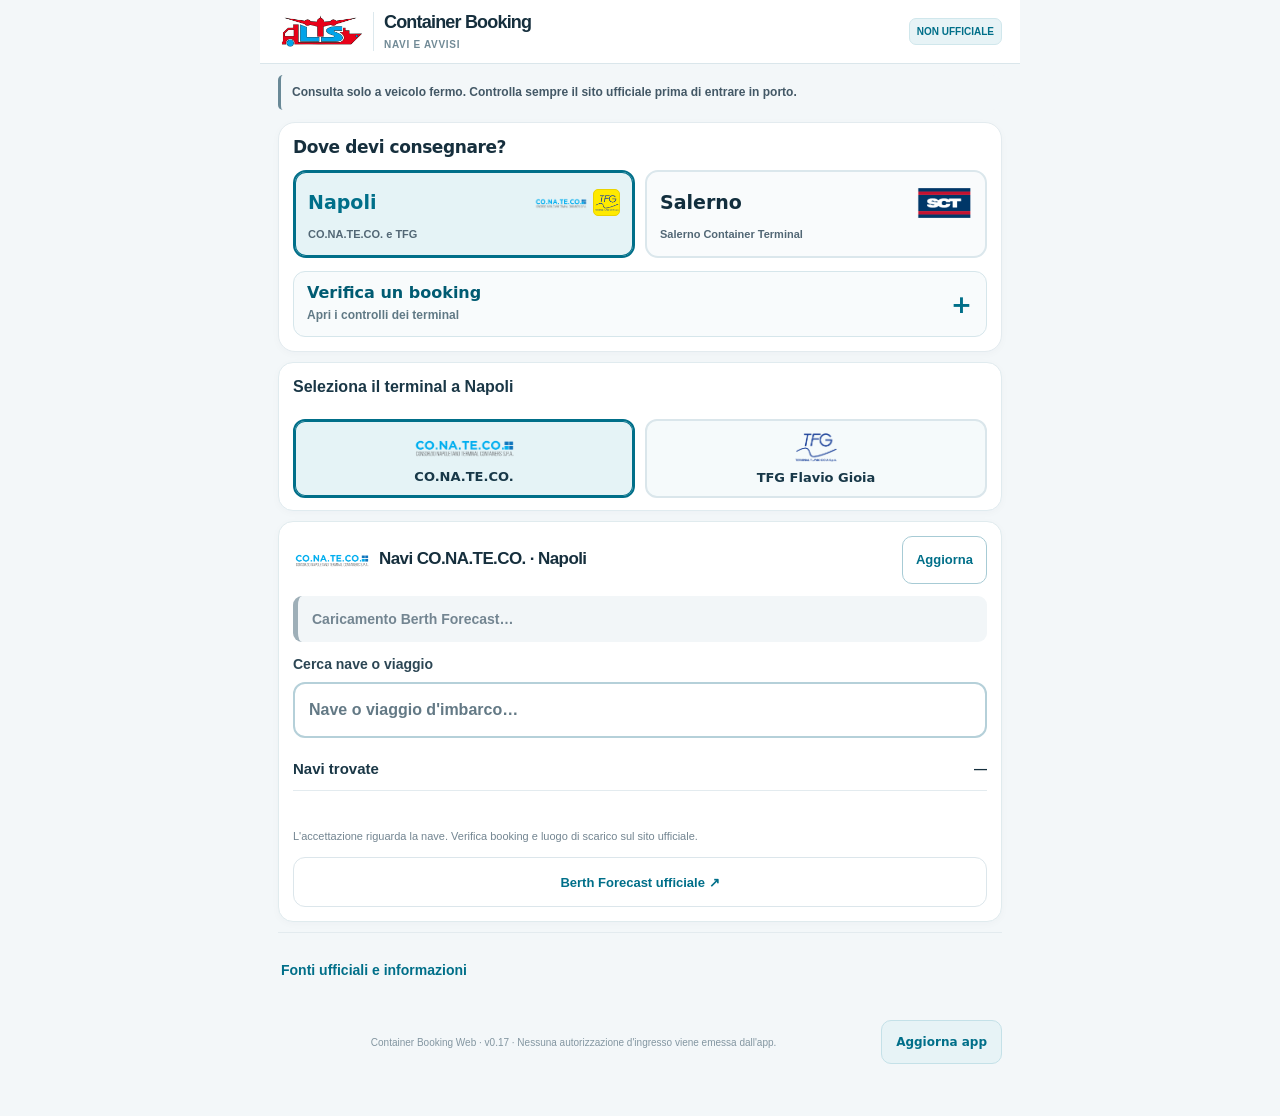
==== salerno-v03.html @ a8a40fc3 "Restore application sources" ====
<!doctype html>
<html lang="it">
<head>
  <meta charset="utf-8" />
  <meta name="viewport" content="width=device-width,initial-scale=1,viewport-fit=cover" />
  <meta name="theme-color" content="#006f89" />
  <meta name="description" content="Container Booking Web: verifica operativa container Napoli e Salerno. Prototipo di test non ufficiale." />
  <meta name="referrer" content="no-referrer" />
  <meta http-equiv="Content-Security-Policy" content="default-src 'self'; script-src 'self'; style-src 'self'; img-src 'self' data:; connect-src 'self' https://api.conateco.it https://raw.githubusercontent.com https://container-booking-backend.pasqualemilano0.workers.dev; base-uri 'none'; object-src 'none'; form-action 'self' https://tfg.bucci.it" />
  <link rel="icon" href="favicon.svg" type="image/svg+xml" />
  <link rel="manifest" href="manifest.webmanifest?v=20261031-v17" />
  <link rel="stylesheet" href="styles.css?v=20261031-lts-v17" />
  <title>Container Booking • Tema LTS</title>
  <script type="module" src="app.js?v=20261101-v61"></script>
</head>
<body>
  <div class="shell">
    <header class="top truck-top">
      <img class="lts-brand-logo" src="assets/lts-logo.png" alt="Logo LTS Registro Viaggi" width="116" height="46" decoding="async" />
      <div class="app-brand-copy"><h1>Container Booking</h1><span class="eyebrow">NAVI E AVVISI</span></div>
      <span class="pill testing">NON UFFICIALE</span>
    </header>
    <main>
      <p class="driver-notice" role="note">Consulta solo a veicolo fermo. Controlla sempre il sito ufficiale prima di entrare in porto.</p>
      <section class="panel search-panel" aria-labelledby="search-title">
        <div class="panel-head"><h2 id="search-title">Dove devi consegnare?</h2></div>
        <fieldset class="terminals ports"><legend class="sr-only">Seleziona porto di scarico</legend>
          <label class="terminal-choice port-logo-choice"><input type="radio" name="port" value="napoli" checked />
            <span class="port-choice-head"><span class="terminal-title">Napoli</span><span class="port-logo-pair" aria-hidden="true">
              <img class="terminal-logo port-logo-cnt" src="assets/terminal-logos/conateco.png" width="250" height="71" alt="" decoding="async" />
              <span class="terminal-logo-plate logo-plate-tfg"><img class="terminal-logo port-logo-tfg" src="assets/terminal-logos/tfg-portal.png" width="182" height="122" alt="" decoding="async" /></span>
            </span></span>
            <span class="terminal-sub">CO.NA.TE.CO. e TFG</span></label>
          <label class="terminal-choice port-logo-choice"><input type="radio" name="port" value="salerno" />
            <span class="port-choice-head"><span class="terminal-title">Salerno</span><img class="terminal-logo port-logo-sct" src="assets/terminal-logos/sct-compact.png" width="156" height="84" alt="" decoding="async" /></span>
            <span class="terminal-sub">Salerno Container Terminal</span></label>
        </fieldset>
        <form id="search-form" autocomplete="off">
          <div class="sct-picker" id="sct-picker" hidden>
            <div class="picker-heading">
              <span class="terminal-heading"><img class="terminal-logo terminal-heading-logo logo-sct" src="assets/terminal-logos/sct-compact.png" width="156" height="84" alt="" decoding="async" /><h3>Programma navi</h3></span>
              <button type="button" id="reload-sct" class="text-btn" aria-label="Rileggi il programma navi pubblicato">Aggiorna navi</button>
            </div>
            <div id="sct-alert" class="ops-alert" role="status" aria-live="polite" data-state="loading">
              Caricamento del programma navi…
            </div>
            <div class="picker-filter-grid">
              <label class="mini-field" for="sct-filter">Cerca nave o viaggio
                <input id="sct-filter" type="search" placeholder="Scrivi nome nave o viaggio" spellcheck="false" autocomplete="off" />
              </label>
              <label class="mini-field" for="sct-type">Tipo container
                <select id="sct-type">
                  <option value="all">Tutti i tipi</option>
                  <option value="dry">Standard (Dry)</option>
                  <option value="reefer">Refrigerato (Reefer)</option>
                </select>
              </label>
            </div>
            <details class="extra-filters" id="sct-extra-filters">
              <summary>Filtri aggiuntivi</summary>
              <label class="picker-check" for="sct-only-open">
                <input id="sct-only-open" type="checkbox" />
                Mostra solo navi in accettazione
              </label>
            </details>
            <div class="vessel-list-heading">
              <strong>Navi trovate</strong>
              <span id="sct-vessel-count">—</span>
            </div>
            <div id="sct-vessel-list" class="vessel-list" aria-label="Seleziona una nave">
              <p class="empty">Caricamento delle navi in corso…</p>
            </div>
            <button id="sct-show-more" type="button" class="show-more" hidden>Mostra altre navi</button>
            <p id="sct-picker-status" class="picker-status" aria-live="polite"></p>
            <p class="picker-disclaimer">Accettazione della nave, non autorizzazione del booking. Verifica sempre prima della consegna.</p>
          </div>
          <details id="napoli-booking-details" class="booking-collapsible">
            <summary><span class="booking-summary-title">Verifica un booking</span><span class="booking-summary-hint">Apri i controlli dei terminal</span></summary>
            <div id="napoli-booking-controls">
            <label class="field-label" for="query" id="query-label">Numero booking</label>
            <div class="query-wrap"><input id="query" name="query" type="text" maxlength="65" inputmode="text" placeholder="Es. EBKG19223970" required spellcheck="false" autocapitalize="characters" /><button class="clear-btn" type="button" id="clear-query" aria-label="Cancella ricerca">×</button></div>
            <p class="field-help" id="query-help">Il booking viene verificato sui siti dei terminal. L'app non conferma automaticamente il luogo di scarico.</p>
            <button class="primary" type="submit" id="search-btn">Controlla booking <span aria-hidden="true">→</span></button>
            </div>
          </details>
        </form>
      </section>
        <section class="napoli-terminal-switch" id="napoli-terminal-switch" aria-label="Seleziona il programma navi di Napoli">
        <div class="vessel-list-heading"><strong>Seleziona il terminal a Napoli</strong></div>
        <div class="napoli-terminal-tabs">
          <label class="terminal-tab"><input type="radio" name="napoli-terminal" value="cnt" checked />
            <span class="terminal-tab-body">
              <span class="terminal-tab-logo-frame"><img class="terminal-logo terminal-tab-logo-cnt" src="assets/terminal-logos/conateco.png" width="250" height="71" alt="" decoding="async" /></span>
              <span class="terminal-tab-name">CO.NA.TE.CO.</span>
            </span>
          </label>
          <label class="terminal-tab"><input type="radio" name="napoli-terminal" value="tfg" />
            <span class="terminal-tab-body">
              <span class="terminal-tab-logo-frame logo-plate-tfg"><img class="terminal-logo terminal-tab-logo-tfg" src="assets/terminal-logos/tfg-portal.png" width="182" height="122" alt="" decoding="async" /></span>
              <span class="terminal-tab-name">TFG Flavio Gioia</span>
            </span>
          </label>
        </div>
      </section>
      <section class="tfg-fleet" id="tfg-fleet" hidden aria-label="Elenco navi TFG Napoli">
          <div class="picker-heading">
            <span class="terminal-heading"><span class="terminal-logo-plate logo-plate-tfg"><img class="terminal-logo terminal-heading-logo logo-tfg" src="assets/terminal-logos/tfg-portal.png" width="182" height="122" alt="" decoding="async" /></span><h3>Navi TFG · Napoli</h3></span>
            <button type="button" id="tfg-reload" class="text-btn">Aggiorna</button>
          </div>
          <div id="tfg-feed-alert" class="ops-alert" data-state="loading" role="status" aria-live="polite">Caricamento programma TFG…</div>
          <label class="mini-field" for="tfg-ship-filter">Cerca nave o viaggio
            <input id="tfg-ship-filter" type="search" placeholder="Nome nave o viaggio…" autocomplete="off" spellcheck="false" />
          </label>
          <div class="vessel-list-heading">
            <strong>Navi trovate</strong><span id="tfg-vessel-count">—</span>
          </div>
          <div id="tfg-vessel-list" class="vessel-list" aria-label="Elenco navi TFG"></div>
          <button type="button" id="tfg-show-more" class="show-more" hidden>Mostra altre navi</button>
          <p id="tfg-feed-updated" class="picker-status"></p>
          <a class="secondary-btn tfg-direct-link" target="_blank" rel="noopener noreferrer" href="https://tfg.bucci.it/@/TFGW_TP_ETA">Programma navi ufficiale TFG ↗</a>
        </section>
      <section class="tfg-fleet cnt-fleet" id="cnt-fleet" aria-label="Elenco navi CO.NA.TE.CO. Napoli">
        <div class="picker-heading">
          <span class="terminal-heading"><img class="terminal-logo terminal-heading-logo logo-cnt" src="assets/terminal-logos/conateco.png" width="250" height="71" alt="" decoding="async" /><h3>Navi CO.NA.TE.CO. · Napoli</h3></span>
          <button type="button" id="cnt-reload" class="text-btn">Aggiorna</button>
        </div>
        <div id="cnt-feed-alert" class="ops-alert" data-state="loading" role="status" aria-live="polite">Caricamento Berth Forecast…</div>
        <label class="mini-field" for="cnt-ship-filter">Cerca nave o viaggio
          <input id="cnt-ship-filter" type="search" placeholder="Nave o viaggio d'imbarco…" autocomplete="off" spellcheck="false" />
        </label>
        <div class="vessel-list-heading">
          <strong>Navi trovate</strong><span id="cnt-vessel-count">—</span>
        </div>
        <div id="cnt-vessel-list" class="vessel-list" aria-label="Elenco navi CO.NA.TE.CO."></div>
        <button type="button" id="cnt-show-more" class="show-more" hidden>Mostra altre navi</button>
        <p id="cnt-feed-updated" class="picker-status"></p>
        <p class="picker-disclaimer">L'accettazione riguarda la nave. Verifica booking e luogo di scarico sul sito ufficiale.</p>
        <a class="secondary-btn tfg-direct-link" target="_blank" rel="noopener noreferrer" href="https://www.conateco.it/berth-forecast/">Berth Forecast ufficiale ↗</a>
      </section>
      <section class="panel results-panel" id="results" aria-live="polite" aria-label="Risultato ricerca" hidden></section>
      <details class="sources">
        <summary>Fonti ufficiali e informazioni</summary>
        <p>Questa web app non è affiliata ai terminal. I dati non equivalgono a un'autorizzazione di ingresso.</p>
        <div class="source-grid">
          <a target="_blank" rel="noopener noreferrer" href="https://www.conateco.it/booking-export/">CO.NA.TE.CO. <span>↗</span></a>
          <a target="_blank" rel="noopener noreferrer" href="https://tfg.bucci.it/@/TFGW_WW_BKK">TFG <span>↗</span></a>
          <a target="_blank" rel="noopener noreferrer" href="https://www.salernocontainerterminal.com/vessel-schedule/">SCT Salerno <span>↗</span></a>
        </div>
      </details>
      <footer class="app-footer"><span>Container Booking Web · v0.17 · Nessuna autorizzazione d'ingresso viene emessa dall'app.</span><button type="button" id="refresh-app" class="app-refresh" aria-label="Svuota la cache di Container Booking e carica la versione più recente">Aggiorna app</button></footer>
    </main>
  </div>
</body>
</html>
---- styles.css ----
:root{color-scheme:dark;--ink:#ecf5ff;--muted:#9fb0c5;--dark:#0a162a;--panel:#122139;--border:#2b3b52;--mint:#4ecbba;--green:#74e4ae;--red:#ff9c99;--amber:#ffd38d}*{box-sizing:border-box}html{font-family:Inter,system-ui,-apple-system,Segoe UI,Roboto,sans-serif;scroll-behavior:smooth}body{margin:0;background:radial-gradient(ellipse at 52% -20%,#18375a,transparent 55%),var(--dark);color:var(--ink);line-height:1.48}button,input{font:inherit}button,a{-webkit-tap-highlight-color:transparent}a{color:var(--mint)}:focus-visible{outline:3px solid #7de9d3;outline-offset:3px}.shell{width:min(100%,720px);margin:auto;padding:0 18px max(30px,env(safe-area-inset-bottom))}.top{display:flex;align-items:center;gap:12px;padding:25px 0 19px;border-bottom:1px solid var(--border)}.brandmark{display:grid;place-items:center;background:#1a3a4b;border-radius:14px;width:47px;height:47px;flex-shrink:0}.brandmark svg{width:34px}.top h1{font-size:18px;letter-spacing:-.4px;margin:1px 0 0;line-height:1.15}.eyebrow{font-size:9px;letter-spacing:1.7px;font-weight:800;color:var(--mint)}.pill{margin-left:auto;font-size:10px;font-weight:800;letter-spacing:.5px;padding:7px 9px;border-radius:99px;border:1px solid var(--border);white-space:nowrap}.testing{color:#aed9d3;background:#153635}.hero{padding:37px 4px 29px}.kicker{display:flex;align-items:center;gap:8px;text-transform:uppercase;letter-spacing:1.5px;font-size:10px;color:var(--mint);font-weight:800}.status-dot{width:7px;height:7px;background:var(--mint);border-radius:50%;box-shadow:0 0 0 4px #4ecbba25}.hero h2{font-size:clamp(32px,7vw,50px);line-height:1.11;letter-spacing:-1.6px;margin:13px 0}.hero h2 span{color:var(--mint)}.hero p{color:var(--muted);margin:0;max-width:510px;font-size:14px}.panel{background:linear-gradient(160deg,#152742,#101e33);border:1px solid #31415a;border-radius:19px;padding:22px;box-shadow:0 18px 44px #0002}.panel-head{display:flex;justify-content:space-between;gap:12px;align-items:center}.panel h3,.sources h3{font-size:18px;letter-spacing:-.4px;margin:0}.step{font-size:11px;color:var(--muted)}fieldset{border:0;margin:24px 0 21px;padding:0}legend,.field-label{font-size:12px;font-weight:750;margin-bottom:10px}.terminals{display:grid;grid-template-columns:repeat(3,minmax(0,1fr));gap:9px}.terminals legend{grid-column:1/-1}.terminal-choice{cursor:pointer;display:flex;align-items:flex-start;justify-content:center;flex-direction:column;min-height:77px;padding:12px 10px;border-radius:12px;background:#0e1c30;border:1px solid #344761;transition:.15s}.terminal-choice:has(input:checked){border-color:var(--mint);background:#143a42;box-shadow:inset 0 0 0 1px #4ecbba44}.terminal-choice input{position:absolute;opacity:0;width:1px;height:1px}.terminal-choice:has(input:focus-visible){outline:3px solid #7de9d3}.terminal-title{font-size:11px;font-weight:850;overflow-wrap:anywhere}.terminal-sub{font-size:11px;color:var(--muted);margin-top:4px}.field-label{display:block}.query-wrap{position:relative}.query-wrap input{width:100%;height:56px;background:#0a1729;border:1px solid #40546d;border-radius:11px;color:var(--ink);padding:0 46px 0 15px;font-weight:650;letter-spacing:.3px;outline:none}.query-wrap input:focus{border-color:var(--mint);box-shadow:0 0 0 3px #4ecbba23}.query-wrap input::placeholder{color:#7b8da4}.clear-btn{background:none;border:0;color:#b3c6d8;position:absolute;right:7px;top:7px;height:42px;width:36px;cursor:pointer;font-size:23px}.field-help{color:var(--muted);font-size:11px;margin:9px 0 20px}.primary,.secondary-btn{border:0;border-radius:10px;min-height:50px;padding:12px 16px;font-weight:800;text-decoration:none;display:flex;align-items:center;justify-content:space-between;gap:12px;cursor:pointer}.primary{background:var(--mint);color:#082525;width:100%}.primary:hover{background:#7ee1d5}.secondary-btn{background:#203754;color:var(--ink);border:1px solid #35536c}.results-panel{margin-top:16px}.results-panel[hidden]{display:none}.rheader{display:flex;align-items:center;justify-content:space-between;gap:12px}.rheader h3{font-size:17px}.result-notice{font-size:13px;color:var(--muted);margin:12px 0 17px}.result-label{display:inline-flex;gap:7px;align-items:center;border-radius:30px;padding:7px 10px;font-size:11px;font-weight:850;letter-spacing:.2px}.result-label.neutral{color:#d5e6f8;background:#32455f}.result-label.warn{color:var(--amber);background:#513e2c}.result-label.good{color:var(--green);background:#224438}.result-label.bad{color:var(--red);background:#542d3b}.result-label .dot{width:7px;height:7px;border-radius:50%;background:currentColor}.facts{display:grid;gap:0;margin:12px 0 18px;border:1px solid var(--border);border-radius:12px;overflow:hidden}.fact{display:flex;justify-content:space-between;align-items:flex-start;gap:10px;padding:11px 12px;border-bottom:1px solid var(--border);font-size:12px}.fact:last-child{border:0}.fact span{color:var(--muted)}.fact strong{text-align:right;overflow-wrap:anywhere;max-width:62%}.note{border-left:3px solid var(--amber);padding:10px 12px;background:#40332355;border-radius:0 8px 8px 0;font-size:12px;color:#f1d7af;margin:12px 0}.actions{display:grid;gap:10px}.actions a{color:inherit}.tiny{font-size:11px;color:var(--muted)}.mini-field{display:grid;gap:5px;font-size:12px;font-weight:700}.mini-field input,.mini-field select{background:#0c1a2c;color:var(--ink);border:1px solid #475971;border-radius:8px;padding:11px;min-width:0;font:inherit}.manual-form{display:grid;gap:12px;border-top:1px solid var(--border);padding-top:16px;margin-top:18px}.manual-form h4{margin:0;font-size:13px}.manual-grid{display:grid;grid-template-columns:repeat(2,minmax(0,1fr));gap:10px}.voyage{border:1px solid var(--border);border-radius:13px;padding:13px;margin-top:12px;background:#11283e}.voyage h4{font-size:16px;margin:3px 0 7px}.voyage .facts{margin:9px 0}.empty{padding:14px;border:1px dashed #51647e;border-radius:11px;color:var(--muted);font-size:13px}.sources{padding:30px 4px 22px}.sources p{color:var(--muted);font-size:12px;margin:8px 0 16px}.source-grid{display:grid;grid-template-columns:repeat(3,minmax(0,1fr));gap:8px}.source-grid a{border:1px solid var(--border);border-radius:10px;padding:12px 9px;background:#152841;color:var(--ink);text-decoration:none;font-size:11px;display:flex;gap:4px;justify-content:space-between;align-items:center}.source-grid a span{color:var(--mint)}footer{border-top:1px solid var(--border);padding-top:20px;color:#869cb3;font-size:10px;text-align:center}@media(max-width:460px){.top{gap:8px}.top h1{font-size:16px}.pill{font-size:9px;padding:5px 7px}.panel{padding:16px}.terminal-choice{padding:10px 7px;min-height:75px}.terminal-title{font-size:10px}.source-grid a{font-size:10px;padding:10px 7px}.hero{padding-top:28px}}@media(prefers-reduced-motion:reduce){*{scroll-behavior:auto!important;transition:none!important}}

.result-actions{margin-top:12px}

.ports{grid-template-columns:repeat(2,minmax(0,1fr))}.ports .terminal-title{font-size:16px}.ports .terminal-choice{min-height:87px}.port-source-grid{display:grid;gap:12px;margin-top:16px}.port-source{padding:14px;background:#0c2036;border:1px solid var(--border);border-radius:12px;display:grid;gap:10px}.port-source h4{margin:0;font-size:14px}.port-source .tiny{margin:0}.port-source .secondary-btn{min-height:40px;font-size:12px}

/* SCT schedule picker: native dropdown works on Android, iOS and desktop. */
.sct-picker{display:grid;gap:8px;margin-bottom:21px;padding:15px 13px;background:#0c2236;border:1px solid #366175;border-radius:13px}
.sct-picker[hidden]{display:none}
.picker-heading{display:flex;align-items:flex-start;justify-content:space-between;gap:12px}
.picker-heading .field-label{margin-bottom:0;max-width:70%}
.text-btn{border:1px solid #45667b;background:#14334b;color:#a5e9e1;border-radius:8px;padding:8px 10px;min-height:38px;cursor:pointer;white-space:nowrap;font-size:11px;font-weight:800}
.vessel-select{appearance:auto;display:block;min-height:54px;width:100%;background:#0a1729;color:var(--ink);border:1px solid #537185;border-radius:10px;padding:10px 11px;font-size:13px}
.vessel-select:disabled{opacity:.7}
.vessel-select option{background:#0e1c30;color:#ecf5ff}
.picker-status{color:#9ed9ce;font-size:11px;margin:0;line-height:1.6}
.picker-status.stale{color:var(--amber)}
@media(max-width:460px){.picker-heading .field-label{max-width:62%}.text-btn{font-size:10px;padding:8px}}


/* Salerno: filtri touch-friendly con layout a una colonna sui telefoni stretti */
.picker-filter-grid{display:grid;grid-template-columns:1.15fr 1fr;gap:10px}
.picker-filter-grid .mini-field{min-width:0;color:var(--ink)}
.picker-filter-grid input,.picker-filter-grid select{width:100%;height:48px;font-size:13px}
.picker-check{display:flex;align-items:flex-start;gap:10px;font-size:12px;font-weight:600;cursor:pointer;color:var(--ink);padding:4px 0}
.picker-check input{flex-shrink:0;appearance:auto;accent-color:var(--mint);width:20px;height:20px;margin:0}
.picker-disclaimer{color:var(--muted);font-size:11px;margin:2px 0 0}
.result-label.unknown{color:var(--amber);background:#513e2c}
@media(max-width:460px){.picker-filter-grid{grid-template-columns:1fr}.picker-heading{align-items:center}.picker-filter-grid input,.picker-filter-grid select{height:50px}}

/* v0.6: la ricerca manuale booking è riservata al solo porto di Napoli. */
#napoli-booking-controls[hidden]{display:none}

/*
 * CONTAINER BOOKING · Tema LTS Registro Viaggi
 * Linguaggio grafico derivato da:
 * https://github.com/pasqualemilano0-rgb/LTS-Registro-Viaggi
 * Stessa palette, schede, bordi, gerarchia e pulsanti.
 * Nessun asset/logo o dato operativo viene condiviso tra i progetti.
 */
:root {
  color-scheme: light;
  --ink: #162f3d;
  --muted: #738591;
  --dark: #f3f7f9;
  --panel: #ffffff;
  --border: #e3ebef;
  --mint: #006f89;
  --green: #156f55;
  --red: #ba1745;
  --amber: #94641b;
  --teal: #006f89;
  --teal-dark: #005b72;
  --wash: #e7f3f6;
  --line: #e3ebef;
  --shadow: 0 4px 20px #1934470a;
}
html {
  font-family: "DM Sans", -apple-system, BlinkMacSystemFont, "Segoe UI", sans-serif;
  background: #f3f7f9;
}
body {
  min-height: 100dvh;
  color: var(--ink);
  background: #f3f7f9;
  line-height: 1.5;
  -webkit-tap-highlight-color: transparent;
}
button, input, select, textarea { font-family: inherit; }
button, input, select, a { touch-action: manipulation; }
button { cursor: pointer; }
button:disabled { opacity: .58; cursor: not-allowed; }
:focus-visible { outline: 3px solid #48b9d1; outline-offset: 3px; }
a { color: var(--teal); }
h1, h2, h3, h4 { font-family: Manrope, -apple-system, BlinkMacSystemFont, "Segoe UI", sans-serif; letter-spacing: -.035em; }
.shell { width: min(100%, 760px); padding: 0 18px max(30px, env(safe-area-inset-bottom)); }

/* Barra superiore, come LTS: bianco, linea sottile e marchio su fondo turchese tenue. */
.top {
  background: #fff;
  border-bottom: 1px solid var(--line);
  margin: 0 -18px;
  padding: 18px 18px 15px;
  min-height: 82px;
  gap: 14px;
}
.brandmark {
  background: var(--wash);
  border: 1px solid #d4eaf0;
  box-shadow: none;
  border-radius: 13px;
  width: 47px;
  height: 47px;
}
.brandmark svg path[fill="#4ecbba"] { fill: #006f89; }
.brandmark svg path[fill="#d8e8fa"] { fill: #a9d7e2; }
.brandmark svg path[stroke="#4ecbba"] { stroke: #006f89; }
.top h1 { color: var(--ink); font-size: 18px; letter-spacing: -.045em; font-weight: 800; }
.eyebrow {
  color: #718a96;
  letter-spacing: .12em;
  font-size: 9px;
  font-weight: 750;
}
.pill.testing {
  color: var(--teal);
  background: var(--wash);
  border: 1px solid #d0e7ec;
  border-radius: 9px;
  padding: 8px 10px;
  font-weight: 750;
  letter-spacing: 0;
}

/* Testata petrolio sfumata, equivalente alle section-hero di LTS. */
.hero {
  margin: 20px 0 18px;
  padding: 25px 24px;
  background: linear-gradient(115deg,#005f77,#087d94);
  color: #fff;
  border-radius: 17px;
  box-shadow: none;
}
.hero .kicker { color: #d3edf1; font-size: 10px; letter-spacing: .12em; }
.hero .status-dot {
  background: #b7e8e7;
  box-shadow: 0 0 0 4px #b7e8e733;
}
.hero h2 {
  font-size: clamp(29px, 5.4vw, 36px);
  letter-spacing: -.052em;
  line-height: 1.15;
  margin: 12px 0 11px;
  font-weight: 800;
}
.hero h2 span { color: #d9f8f5; }
.hero p { color: #e3f1f4; font-size: 13px; max-width: 500px; }

/* Schede bianche e struttura dei moduli LTS. */
.panel {
  background: #fff;
  border: 1px solid var(--line);
  box-shadow: var(--shadow);
  border-radius: 19px;
  padding: 22px;
  color: var(--ink);
}
.panel-head h3 { font-size: 18px; color: var(--ink); font-weight: 800; }
.step {
  color: var(--teal);
  background: var(--wash);
  padding: 7px 10px;
  border-radius: 9px;
  font-size: 11px;
  font-weight: 650;
}
fieldset { margin: 22px 0 20px; }
legend, .field-label {
  color: #526b79;
  font-size: 12px;
  font-weight: 700;
}
.terminal-choice {
  min-height: 88px;
  background: #f4f9fb;
  color: var(--ink);
  border: 1px solid #d7e7ed;
  border-radius: 13px;
  box-shadow: none;
  padding: 15px;
}
.terminal-choice:hover { border-color: #a3cbd5; }
.terminal-choice:has(input:checked) {
  background: var(--wash);
  border-color: #7db5c3;
  box-shadow: inset 0 0 0 1px #8cbfcd;
  color: var(--teal);
}
.terminal-choice:has(input:focus-visible) {
  outline: 3px solid #48b9d1;
  outline-offset: 2px;
}
.ports .terminal-title {
  color: var(--ink);
  font-family: Manrope, -apple-system, BlinkMacSystemFont, "Segoe UI", sans-serif;
  font-size: 16px;
  font-weight: 800;
}
.terminal-choice:has(input:checked) .terminal-title { color: var(--teal); }
.terminal-sub { color: #738b98; font-size: 11px; }

/* Ricerca navi SCT, stessi campi dei moduli LTS. */
.sct-picker {
  background: #f5fafb;
  border: 1px solid #dbe9ed;
  border-radius: 15px;
  padding: 17px;
  gap: 11px;
  box-shadow: none;
}
.sct-picker[hidden], #napoli-booking-controls[hidden], .results-panel[hidden] { display: none; }
.picker-heading { align-items: center; }
.picker-heading .field-label { color: var(--ink); font-size: 14px; font-weight: 800; }
.text-btn {
  color: var(--teal);
  background: #fff;
  border: 1px solid #d3e5eb;
  border-radius: 10px;
  min-height: 44px;
  padding: 10px 13px;
  box-shadow: none;
}
.text-btn:hover, .secondary-btn:hover { background: #edf7f9; }
.mini-field { color: #526b79; font-size: 12px; font-weight: 700; }
.query-wrap input,
.picker-filter-grid input,
.picker-filter-grid select,
.vessel-select,
.mini-field input,
.mini-field select {
  background: #fbfcfd;
  color: var(--ink);
  border: 1px solid #dce6eb;
  border-radius: 13px;
  box-shadow: none;
  font-size: 16px;
  min-height: 49px;
  padding: 12px 14px;
}
.query-wrap input { height: 54px; padding-right: 48px; font-weight: 650; }
.query-wrap input::placeholder,
.picker-filter-grid input::placeholder { color: #9aabb4; }
.query-wrap input:focus,
.picker-filter-grid input:focus,
.picker-filter-grid select:focus,
.vessel-select:focus,
.mini-field input:focus,
.mini-field select:focus {
  outline: 0;
  border-color: var(--teal);
  box-shadow: 0 0 0 3px #006f8918;
}
.vessel-select { background: #fff; min-height: 54px; width: 100%; }
.vessel-select option { color: var(--ink); background: #fff; }
.vessel-select:disabled { background: #f0f5f7; opacity: .65; }
.clear-btn { color: #8096a1; border-radius: 10px; }
.clear-btn:hover { background: var(--wash); color: var(--teal); }
.picker-check { color: #526b79; font-size: 12px; }
.picker-check input { accent-color: var(--teal); width: 20px; min-height: 20px; }
.picker-status { color: #557b8a; font-size: 11px; }
.picker-status.stale { color: #94641b; }
.picker-disclaimer { color: #738591; font-size: 11px; }
.field-help { color: #738591; font-size: 12px; }

/* Pulsanti coordinati a LTS. */
.primary {
  background: var(--teal);
  color: #fff;
  border-radius: 13px;
  min-height: 50px;
  box-shadow: 0 4px 8px #006f8912;
  font-weight: 750;
}
.primary:hover { background: var(--teal-dark); }
.secondary-btn {
  background: #fff;
  border: 1px solid #dce6eb;
  color: var(--teal);
  border-radius: 12px;
  min-height: 46px;
  font-weight: 700;
}

/* Risultati e cartellini stato: contrasto leggibile anche su display mobile. */
.results-panel { margin-top: 16px; }
.rheader h3 { color: var(--ink); font-weight: 800; }
.result-notice { color: #738591; font-size: 12px; }
.result-label { font-weight: 750; font-size: 11px; border-radius: 9px; padding: 8px 10px; }
.result-label.neutral { color: var(--teal); background: var(--wash); }
.result-label.unknown, .result-label.warn { color: #855d13; background: #fff3d8; }
.result-label.good { color: #106349; background: #e5f5ee; }
.result-label.bad { color: #ba1745; background: #fff0f4; }
.facts { border: 1px solid #e3ebef; border-radius: 12px; margin: 13px 0 17px; }
.fact { border-bottom: 1px solid #e3ebef; color: var(--ink); padding: 11px 12px; }
.fact span { color: #718590; }
.fact strong { color: var(--ink); }
.note {
  border-left: 3px solid #c08a36;
  background: #fff8e9;
  color: #79571f;
  border-radius: 0 10px 10px 0;
  font-size: 12px;
}
.voyage {
  border: 1px solid #e3ebef;
  border-radius: 14px;
  background: #fff;
  padding: 15px;
  box-shadow: 0 3px 15px #19344705;
}
.voyage h4 { color: var(--ink); }
.port-source {
  background: #f5fafb;
  color: var(--ink);
  border: 1px solid #e1ebef;
  border-radius: 13px;
}
.port-source h4 { color: var(--teal); }
.tiny, .empty { color: #738591; }
.empty { border: 1px dashed #c5dbe2; background: #f7fafb; }

/* Fonti e piè di pagina. */
.sources { padding-top: 30px; }
.sources h3 { color: var(--ink); font-size: 18px; font-weight: 800; }
.sources p { color: #738591; }
.source-grid a {
  background: #fff;
  color: var(--teal);
  border: 1px solid #e3ebef;
  border-radius: 12px;
  min-height: 49px;
  box-shadow: var(--shadow);
  font-size: 11px;
  font-weight: 700;
}
.source-grid a span { color: var(--teal); }
footer { border-top: 1px solid #e3ebef; color: #8396a1; }

/* Adattamenti del linguaggio LTS a una sola schermata operativa. */
@media (max-width: 480px) {
  .shell { padding-left: 16px; padding-right: 16px; }
  .top { margin-left: -16px; margin-right: -16px; padding: 15px 16px; gap: 10px; min-height: 76px; }
  .top h1 { font-size: 16px; }
  .brandmark { width: 42px; height: 42px; flex-shrink: 0; }
  .pill.testing { padding: 7px 8px; font-size: 9px; white-space: normal; text-align: center; }
  .hero { margin: 16px 0; padding: 23px 20px; border-radius: 15px; }
  .hero h2 { font-size: 30px; }
  .hero p { font-size: 12px; line-height: 1.65; }
  .panel { padding: 17px; border-radius: 16px; }
  .panel-head { gap: 10px; }
  .panel-head h3 { font-size: 17px; }
  .ports { gap: 10px; }
  .terminal-choice { min-height: 86px; padding: 12px 11px; }
  .ports .terminal-title { font-size: 16px; }
  .terminal-sub { font-size: 10px; }
  .sct-picker { padding: 13px; }
  .picker-heading .field-label { font-size: 13px; }
  .text-btn { font-size: 11px; white-space: nowrap; }
  .source-grid { grid-template-columns: 1fr; }
  .source-grid a { padding: 13px 14px; font-size: 12px; }
}
@media (max-width: 355px) {
  .hero h2 { font-size: 27px; }
  .pill.testing { display: none; }
  .panel-head .step { font-size: 10px; }
  .ports .terminal-title { font-size: 14px; }
}
@media (prefers-reduced-motion: reduce) {
  *, *::before, *::after { scroll-behavior: auto !important; transition-duration: .01ms !important; }
}


/* Logo originale LTS, usato dal suo sito pubblico. */
.top .lts-brand-logo {
  display: block;
  width: 116px;
  max-width: 30vw;
  height: 46px;
  object-fit: contain;
  object-position: center left;
  flex-shrink: 0;
}
.top .app-brand-copy {
  flex: 1 1 auto;
  min-width: 0;
  border-left: 1px solid var(--line);
  padding-left: 16px;
  line-height: 1.3;
}
.top .app-brand-copy .eyebrow { display: block; }
.top .app-brand-copy h1 {
  margin: 4px 0 0;
  overflow-wrap: break-word;
}
@media (max-width: 520px) {
  .top .lts-brand-logo { width: 98px; height: 43px; max-width: 28vw; }
  .top .app-brand-copy { padding-left: 11px; }
  .top .app-brand-copy h1 { font-size: 15px; }
  .top .app-brand-copy .eyebrow { font-size: 8px; }
  .top .pill.testing { display: none; }
}
@media (max-width: 350px) {
  .top .lts-brand-logo { width: 84px; height: 39px; }
  .top .app-brand-copy { padding-left: 9px; }
  .top .app-brand-copy h1 { font-size: 14px; }
}
/* Le risorse grafiche della barra superiore rimangono utilizzabili se l'immagine
   LTS non è temporaneamente disponibile: titolo Container Booking indipendente. */



/* v0.8 · LTS compatto: le navi e gli avvisi sono la parte principale. */
.hero.compact-hero {
  margin: 12px 0 14px;
  padding: 17px 20px;
  min-height: auto;
}
.hero.compact-hero .kicker { font-size: 9px; margin-bottom: 4px; }
.hero.compact-hero h2 {
  font-size: clamp(22px,4.5vw,29px);
  line-height: 1.16;
  margin: 6px 0 5px;
}
.hero.compact-hero p { font-size: 12px; line-height: 1.4; }
.search-panel { padding: 17px 19px; }
.search-panel fieldset { margin: 14px 0 16px; }
.search-panel .terminal-choice { min-height: 66px; padding: 10px 12px; }
.search-panel .ports .terminal-title { font-size: 15px; }
.search-panel .terminal-sub { font-size: 10px; }
.sct-picker {
  background: #fff;
  border: 0;
  padding: 0;
  gap: 11px;
}
.sct-picker .picker-heading { margin: 2px 0; display:flex; justify-content:space-between; }
.sct-picker .picker-heading h3 {
  margin: 0;
  color: #162f3d;
  font-size: 17px;
  font-weight: 800;
}
.ops-alert {
  background: #e7f3f6;
  color: #005b72;
  border-left: 4px solid #006f89;
  border-radius: 9px;
  padding: 11px 12px;
  font-size: 12px;
  font-weight: 650;
  line-height: 1.45;
}
.ops-alert[data-state="warning"] {
  background: #fff3d8;
  border-color: #bb7b1f;
  color: #81550e;
}
.ops-alert[data-state="loading"] {
  color: #738591;
  background: #f2f6f8;
  border-color: #9eafb8;
}
.sct-picker .picker-filter-grid {
  grid-template-columns: 1.3fr .8fr;
  gap: 9px;
  margin: 1px 0;
}
.sct-picker .mini-field { gap: 5px; font-size: 11px; }
.sct-picker .picker-filter-grid input,
.sct-picker .picker-filter-grid select {
  min-height: 47px;
  height: 47px;
  font-size: 15px;
  padding: 9px 11px;
}
.sct-picker .picker-check {
  padding: 3px 0 7px;
  font-size: 12px;
  align-items: center;
  color: #49616e;
}
.sct-picker .picker-check input { width: 18px; height: 18px; min-height: 18px; }
.vessel-list-heading {
  display: flex;
  align-items: center;
  justify-content: space-between;
  gap: 12px;
  color: #162f3d;
  font-size: 13px;
  border-bottom: 1px solid #e3ebef;
  padding: 6px 1px 8px;
}
#sct-vessel-count {
  color: #738591;
  font-size: 11px;
  font-weight: 650;
}
.vessel-list { display: grid; gap: 8px; }
.vessel-row {
  display: flex;
  justify-content: space-between;
  align-items: center;
  gap: 10px;
  width: 100%;
  min-height: 78px;
  text-align: left;
  color: #162f3d;
  background: #fff;
  border: 1px solid #dfebef;
  border-radius: 13px;
  padding: 11px 13px;
  font-size: 13px;
  box-shadow: 0 2px 8px #19344704;
  -webkit-tap-highlight-color: transparent;
}
.vessel-row:hover { border-color: #9fc6d1; background: #f7fbfc; }
.vessel-row:focus-visible { outline: 3px solid #48b9d1; outline-offset: 2px; }
.vessel-row.selected {
  background: #edf7f9;
  border-color: #006f89;
  box-shadow: inset 0 0 0 1px #006f89;
}
.vessel-main { display:grid; gap:4px; min-width:0; flex:1; }
.vessel-name {
  font-family: Manrope,-apple-system,BlinkMacSystemFont,"Segoe UI",sans-serif;
  font-size: 14px;
  font-weight: 800;
  color: #162f3d;
  line-height: 1.35;
  overflow-wrap: anywhere;
}
.vessel-meta {
  font-size: 11px;
  color: #718590;
  line-height: 1.5;
  overflow-wrap: anywhere;
}
.vessel-right {
  flex: 0 1 46%;
  display:flex;
  align-items:center;
  gap:7px;
  justify-content: flex-end;
  min-width:0;
}
.vessel-right .result-label {
  font-size: 10px;
  padding: 7px 9px;
  text-align:center;
  line-height:1.3;
  white-space: normal;
  justify-content: center;
  max-width: 170px;
}
.row-chevron { font-size: 22px; color: #899ca6; font-weight: 500; }
.show-more {
  background: #e7f3f6;
  color: #006f89;
  border: 1px solid #cfe6eb;
  border-radius: 11px;
  padding: 12px;
  width: 100%;
  min-height: 45px;
  font-weight: 750;
  font-size: 12px;
}
.show-more[hidden] { display: none; }
.sct-picker .picker-status { color: #718590; font-size: 10px; margin: 2px 0; }
.sct-picker .picker-disclaimer { font-size: 10px; margin-top: 0; }
.results-panel { scroll-margin-top: 10px; }
.results-panel .rheader { align-items: start; }
.results-panel .rheader h3 { font-size: 18px; }
.results-panel .voyage { margin-top: 10px; }
.results-panel .voyage > .result-label { font-size: 12px; padding: 9px 11px; }
.results-panel .voyage h4 { font-size: 20px; font-weight: 800; margin: 9px 0 8px; }
.sources {
  padding: 16px 0 12px;
  border-top: 1px solid #e3ebef;
  margin-top: 24px;
}
.sources summary {
  font-size: 12px;
  font-weight: 750;
  color: #006f89;
  cursor: pointer;
  min-height: 44px;
  display: flex;
  align-items: center;
}
.sources[open] summary { margin-bottom: 8px; }
.sources p { margin: 3px 0 12px; }
.sources .source-grid { margin: 12px 0; }
footer { padding: 12px 0 18px; border: 0; font-size: 10px; }
@media (max-width: 480px) {
  .hero.compact-hero { margin: 10px 0 12px; padding: 15px 16px; }
  .hero.compact-hero h2 { font-size: 24px; }
  .hero.compact-hero p { font-size: 11px; }
  .search-panel { padding: 15px 14px; }
  .search-panel .terminal-choice { min-height: 70px; padding: 10px; }
  .sct-picker .picker-filter-grid { grid-template-columns: 1fr .83fr; }
  .sct-picker .picker-filter-grid input,
  .sct-picker .picker-filter-grid select { min-height: 47px; font-size: 14px; padding: 9px; }
  .vessel-row { padding: 11px; min-height: 73px; gap: 7px; }
  .vessel-main { min-width:0; }
  .vessel-name { font-size: 13px; }
  .vessel-right { flex-basis: 48%; gap: 4px; }
  .vessel-right .result-label { font-size: 9px; padding: 6px 7px; }
  .row-chevron { font-size: 19px; }
}
@media (max-width: 340px) {
  .sct-picker .picker-filter-grid { grid-template-columns:1fr; }
  .vessel-right { flex-basis: 44%; }
  .vessel-meta { font-size: 10px; }
}


/* v0.9 · Risultato TFG copiato dal portale ufficiale. */
.tfg-import {
  background: #f5fafb;
  border: 1px solid #dce9ee;
  border-radius: 14px;
  padding: 14px;
  margin: 16px 0;
}
.tfg-import > summary {
  cursor: pointer;
  color: #006f89;
  font-weight: 800;
  font-size: 13px;
  min-height: 42px;
  display:flex;
  align-items:center;
}
.tfg-import[open] > summary { margin-bottom: 8px; }
.tfg-import .tiny { margin: 0 0 12px; font-size: 12px; line-height: 1.55; }
.tfg-textarea {
  width: 100%;
  display: block;
  color: #162f3d;
  background: #fff;
  border: 1px solid #dce6eb;
  border-radius: 11px;
  resize: vertical;
  padding: 11px 12px;
  font: 14px/1.5 "DM Sans",system-ui,sans-serif;
  min-height: 115px;
  max-height: 300px;
}
.tfg-textarea:focus {
  outline: 0;
  border-color: #006f89;
  box-shadow: 0 0 0 3px #006f8920;
}
.tfg-import .actions { display:flex; flex-wrap:wrap; gap:9px; margin: 11px 0; }
.tfg-import .actions > * { flex: 1 1 160px; width:auto; font-size:12px; justify-content:center; }
.napoli-booking-actions .secondary-btn { width:100%; }
.tfg-parsed {
  background: #fff;
  padding: 14px;
  border: 1px solid #dce6eb;
  border-radius: 12px;
}
.destination-highlight {
  display:grid;
  gap:5px;
  margin: 12px 0;
  padding: 15px;
  background: #e7f3f6;
  border: 1px solid #a0cbd6;
  border-radius: 12px;
}
.destination-caption { font-size: 10px; font-weight:800; color:#527985; letter-spacing:.04em; }
.destination-title {
  font:800 clamp(20px,4.5vw,27px)/1.15 Manrope,system-ui,sans-serif;
  color:#005b72;
}
.tfg-parsed .secondary-btn { width:100%; margin-top:10px; font-size:12px; }
.tfg-output:empty {display:none}


/* v0.10 · Napoli: risultato compatto, luogo di scarico e avvisi prima dei dettagli */
.results-panel .rheader {
  display:flex;
  align-items:center;
  gap:8px;
  flex-wrap:wrap;
}
.results-panel .rheader h3 {font-size:17px;margin:0}
.napoli-reference {
  margin-top:9px;
  display:flex;
  align-items:center;
  justify-content:space-between;
  gap:12px;
  background:#f5fafb;
  border:1px solid #dce9ed;
  border-radius:12px;
  padding:10px 13px;
}
.napoli-reference-number {display:grid;gap:2px;min-width:0}
.napoli-reference-number strong {
  color:#162f3d;
  font:800 19px/1.3 Manrope,system-ui,sans-serif;
  overflow-wrap:anywhere;
}
.napoli-small-label {
  font-size:10px;
  font-weight:800;
  letter-spacing:.09em;
  color:#738591;
}
.napoli-reference .secondary-btn {
  width:auto;
  min-height:42px;
  padding:8px 13px;
  flex-shrink:0;
  font-size:12px;
}
.napoli-operational-status {
  display:grid;
  gap:7px;
  padding:10px 0;
  color:#765c25;
  font-size:12px;
  font-weight:750;
}
.napoli-operational-status span {
  background:#fff6e2;
  border:1px solid #f1dfb7;
  padding:9px 12px;
  border-radius:9px;
}
.napoli-primary-check {
  border-top:1px solid #e3ebef;
  margin:6px 0 12px;
  padding-top:15px;
}
.napoli-primary-check h4 {
  margin:0 0 4px;
  color:#162f3d;
  font-size:15px;
  font-weight:800;
}
.napoli-primary-check > .tiny {margin:0 0 12px}
.napoli-primary-check > .primary {
  min-height:49px;
  justify-content:center;
  font-size:13px;
}
.napoli-primary-check .tfg-import {
  padding:12px;
  margin:13px 0 0;
  background:#f5fafb;
}
.napoli-primary-check .tfg-import > summary {font-size:13px;min-height:34px;}
.napoli-primary-check .tfg-textarea {min-height:88px}
.napoli-primary-check .tfg-parsed {margin-top:12px}
.napoli-alternatives {
  border-top:1px solid #e3ebef;
  margin-top:12px;
  padding:7px 0 10px;
}
.napoli-alternatives summary {
  display:flex;
  align-items:center;
  min-height:45px;
  color:#006f89;
  font-size:12px;
  font-weight:750;
  cursor:pointer;
}
.napoli-extra-links {display:grid;gap:8px;padding:7px 0 10px}
.napoli-extra-links .secondary-btn {
  justify-content:center;
  width:100%;
  min-height:43px;
  font-size:12px;
}
.results-panel > .ops-alert[data-state="warning"] {
  margin-top:8px;
  font-size:12px;
}
@media(max-width:480px) {
 .napoli-reference-number strong {font-size:17px}
 .napoli-primary-check .tfg-import .actions {display:grid;grid-template-columns:1fr 1fr}
 .napoli-primary-check .tfg-import .actions > * {min-width:0;font-size:11px;padding:10px 7px}
}
@media(max-width:340px) {
 .napoli-primary-check .tfg-import .actions {grid-template-columns:1fr}
}


/* v0.11 · cross-check del programma pubblico TFG */
.tfg-cross-check {
  margin-top:14px;
  border-top:1px solid #dbe7eb;
  padding-top:13px;
}
.tfg-cross-check h4 {
  margin:0 0 10px;
  color:#162f3d;
  font-size:15px;
  font-weight:800;
}
.tfg-check-content>.result-label {margin-bottom:7px}
.tfg-check-content>.facts {margin:8px 0}
.tfg-check-content>.ops-alert {margin:9px 0}
.tfg-check-content>.secondary-btn {
  display:flex;
  text-decoration:none;
  justify-content:center;
  font-size:12px;
  min-height:44px;
  width:100%;
  margin-top:10px;
}


/* v0.12: manual app refresh, separated from the vessel schedule refresh. */
.app-footer {
  display:flex;
  align-items:center;
  justify-content:space-between;
  gap:12px;
  flex-wrap:wrap;
  padding:15px 0 22px;
}
.app-footer span {flex:1; min-width:160px}
.app-refresh {
  font:700 12px "DM Sans",system-ui,sans-serif;
  background:#e7f3f6;
  color:#006f89;
  border:1px solid #c4e1e8;
  border-radius:10px;
  min-height:44px;
  padding:10px 14px;
  cursor:pointer;
}
.app-refresh:focus-visible {outline:3px solid #48b9d1;outline-offset:2px}
.app-refresh:disabled {opacity:.65;cursor:wait}


/* v0.13 — flotta TFG: visualizzazione prioritaria di navi e avvisi a Napoli. */
.tfg-fleet{
  display:grid;
  gap:12px;
  margin:14px 0 0;
  background:#fff;
  border:1px solid #e0ebee;
  border-radius:17px;
  padding:17px;
  box-shadow:0 3px 16px #19344709;
}
.tfg-fleet[hidden]{display:none}
.tfg-fleet .picker-heading{display:flex;justify-content:space-between;align-items:center;gap:10px}
.tfg-fleet .picker-heading h3{margin:0;font-size:17px;color:#162f3d}
.tfg-fleet .mini-field{display:grid;gap:6px;color:#506879;font-size:12px;font-weight:750}
.tfg-fleet .mini-field input{
  width:100%;min-height:47px;border:1px solid #dce6eb;
  border-radius:11px;padding:11px 12px;background:#fff;color:#162f3d;
  font-size:16px;
}
.tfg-fleet .mini-field input:focus{outline:2px solid #b4d9e4;border-color:#006f89}
.tfg-direct-link{display:flex;justify-content:center;min-height:44px;font-size:12px;text-decoration:none}
.tfg-fleet .vessel-list{display:grid;gap:8px}
@media(max-width:480px){.tfg-fleet{padding:13px}.tfg-fleet .picker-heading h3{font-size:15px}}


/* v0.14 — Terminal switch Napoli, navi TFG e CO.NA.TE.CO. */
.napoli-terminal-switch {
  background:#fff;
  border:1px solid #e0ebef;
  border-radius:16px;
  box-shadow:0 3px 14px #19344709;
  padding:13px 16px;
  margin:14px 0 0;
}
.napoli-terminal-switch[hidden],.tfg-fleet[hidden],.cnt-fleet[hidden] {
  display:none!important;
}
.napoli-terminal-switch .vessel-list-heading {padding:0 0 9px;margin-bottom:11px}
.napoli-terminal-tabs {display:grid;grid-template-columns:1fr 1fr;gap:9px}
.terminal-tab {
  display:flex;
  justify-content:center;
  align-items:center;
  min-height:48px;
  position:relative;
  background:#f5fafb;
  border:1px solid #dce9ef;
  border-radius:11px;
  color:#526d7a;
  font:750 13px "DM Sans",system-ui,sans-serif;
  text-align:center;
  cursor:pointer;
  padding:9px;
}
.terminal-tab:has(input:checked) {
  color:#006f89;
  background:#e7f3f6;
  border-color:#7db5c3;
  box-shadow:inset 0 0 0 1px #7db5c3;
}
.terminal-tab input {
  position:absolute;
  width:100%;
  height:100%;
  opacity:0;
  cursor:pointer;
}
.terminal-tab:has(input:focus-visible) {outline:3px solid #48b9d1;outline-offset:2px}
.cnt-fleet{margin:11px 0 0}
.cnt-fleet .picker-heading h3 {font-size:16px}
.cnt-fleet .picker-disclaimer{font-size:11px;color:#738591}
@media(max-width:400px){
  .napoli-terminal-switch {padding:12px}
  .terminal-tab {font-size:12px;padding:8px 5px}
  .cnt-fleet .picker-heading h3{font-size:14px}
}


/* v0.16 — Marchi ufficiali CNT, TFG e SCT salvati localmente.
   Il marchio identifica il terminal, ma non implica affiliazione. */
.terminal-logo {
  display:block;
  object-fit:contain;
  object-position:center;
  max-width:100%;
  flex-shrink:0;
}
.port-logo-choice {
  justify-content:flex-start;
  gap:3px;
  min-height:103px;
}
.port-logo-choice .port-choice-head {
  width:100%;
  min-width:0;
  display:flex;
  flex-direction:column;
  align-items:flex-start;
  justify-content:center;
  gap:6px;
}
.port-logo-choice .terminal-sub {
  line-height:1.35;
  min-height:1.35em;
  overflow-wrap:anywhere;
}
.port-logo-pair {
  display:flex;
  justify-content:flex-start;
  align-items:center;
  gap:6px;
  max-width:100%;
  height:29px;
}
.port-logo-cnt {width:58px;height:22px;object-position:left center}
.port-logo-sct {width:69px;height:35px;object-position:left center}
.terminal-logo-plate {
  display:inline-flex;
  justify-content:center;
  align-items:center;
  background:#ffea00;
  border:1px solid #ead300;
  border-radius:5px;
  flex-shrink:0;
  overflow:hidden;
}
.port-logo-pair .logo-plate-tfg {width:27px;height:27px}
.port-logo-tfg {width:25px;height:24px}
.terminal-tab {
  min-height:83px;
}
.terminal-tab-body {
  display:flex;
  flex-direction:column;
  align-items:center;
  justify-content:center;
  gap:5px;
  width:100%;
  min-width:0;
  pointer-events:none;
}
.terminal-tab-logo-frame {
  display:flex;
  justify-content:center;
  align-items:center;
  width:min(110px,100%);
  height:33px;
}
.terminal-tab-logo-frame.logo-plate-tfg {
  width:48px;
  height:34px;
}
.terminal-tab-logo-cnt {width:105px;height:30px}
.terminal-tab-logo-tfg {width:42px;height:31px}
.terminal-tab-name {
  font-size:12px;
  line-height:1.25;
  font-weight:800;
  overflow-wrap:anywhere;
}
.terminal-heading {
  display:flex;
  align-items:center;
  gap:8px;
  min-width:0;
  flex:1 1 auto;
}
.terminal-heading h3 {
  min-width:0;
  margin:0;
  line-height:1.2;
  overflow-wrap:anywhere;
}
.terminal-heading .logo-cnt {width:78px;height:27px}
.terminal-heading .logo-sct {width:52px;height:29px}
.terminal-heading .logo-tfg {width:35px;height:31px}
.terminal-heading .logo-plate-tfg {width:39px;height:35px}
.terminal-heading .terminal-logo-plate {border-radius:5px}
.tfg-fleet .picker-heading,
.sct-picker .picker-heading {
  gap:10px;
  align-items:center;
}
.tfg-fleet .picker-heading .text-btn,
.sct-picker .picker-heading .text-btn {flex-shrink:0}
@media(max-width:480px) {
  .port-logo-choice {min-height:99px}
  .port-logo-pair {gap:5px}
  .port-logo-cnt {width:55px;height:20px}
  .port-logo-pair .logo-plate-tfg {width:25px;height:25px}
  .port-logo-tfg {width:23px;height:22px}
  .port-logo-sct {width:65px;height:33px}
  .terminal-tab {min-height:79px}
  .terminal-tab-name {font-size:11px}
  .terminal-heading {gap:7px}
  .terminal-heading h3 {font-size:14px}
  .terminal-heading .logo-cnt {width:65px;height:24px}
  .terminal-heading .logo-sct {width:44px;height:27px}
  .tfg-fleet .picker-heading,
  .sct-picker .picker-heading {flex-wrap:wrap}
  .tfg-fleet .picker-heading .text-btn,
  .sct-picker .picker-heading .text-btn {margin-left:auto}
}
@media(max-width:355px) {
  .port-logo-choice {padding:9px 8px}
  .port-logo-cnt {width:48px;height:19px}
  .port-logo-pair .logo-plate-tfg {width:24px;height:24px}
  .port-logo-sct {width:60px;height:31px}
  .terminal-tab-logo-cnt {width:86px;height:27px}
  .terminal-tab-name {font-size:10px}
}


/* v0.17 · interfaccia rapida per autisti: pochi passaggi, testo chiaro,
   zone di tocco ampie, booking secondario espandibile.
   Nessuna indicazione positiva di carico nasce dal solo stile. */
:root { color-scheme:light; }
.sr-only {
  position:absolute!important;
  width:1px!important;height:1px!important;
  padding:0!important;margin:-1px!important;
  overflow:hidden!important;clip:rect(0,0,0,0)!important;
  white-space:nowrap!important;border:0!important;
}
.truck-top {
  min-height:64px;
  padding-top:10px;
  padding-bottom:10px;
  gap:10px;
  border-bottom:1px solid #dae6eb;
}
.truck-top .lts-brand-logo {
  width:85px;
  height:40px;
  max-width:28vw;
}
.truck-top .app-brand-copy {
  padding-left:10px;
  border-left:1px solid #dce8ed;
}
.truck-top .app-brand-copy h1 {
  margin:0;
  font-size:18px;
  line-height:1.2;
}
.truck-top .app-brand-copy .eyebrow {
  margin-top:4px;
  letter-spacing:.07em;
  font-size:10px;
}
.truck-top .pill.testing {
  font-size:10px;
  font-weight:750;
  padding:5px 7px;
  border-radius:7px;
}
.driver-notice {
  margin:11px 0 12px;
  color:#435866;
  background:#f3f7f9;
  border-left:3px solid #698997;
  padding:9px 11px;
  border-radius:5px 9px 9px 5px;
  font-size:12px;
  font-weight:650;
  line-height:1.45;
}
.search-panel {
  padding:14px;
  border-radius:17px;
  box-shadow:0 2px 8px #19344707;
}
.search-panel .panel-head h2 {
  font:800 17px/1.25 Manrope,system-ui,sans-serif;
  letter-spacing:-.025em;
  margin:0;
  color:#162f3d;
}
.search-panel fieldset {
  margin:11px 0 0;
}
.search-panel .ports {
  gap:10px;
}
.search-panel .ports .port-logo-choice {
  min-height:88px;
  padding:11px 13px;
  background:#f9fbfc;
  border:2px solid #dbe7ec;
  border-radius:13px;
  justify-content:center;
  gap:3px;
}
.search-panel .ports .port-logo-choice:has(input:checked) {
  background:#e5f3f6;
  border-color:#006f89;
  box-shadow:inset 0 0 0 1px #006f89;
}
.search-panel .ports .port-choice-head {
  flex-direction:row;
  align-items:center;
  justify-content:space-between;
  min-height:35px;
  gap:5px;
}
.search-panel .ports .terminal-title {
  font:850 19px/1.15 Manrope,system-ui,sans-serif;
  color:#122e3d;
}
.search-panel .ports .terminal-sub {
  color:#526775;
  font-size:11px;
  line-height:1.3;
  font-weight:650;
  margin-top:4px;
  min-height:0;
}
.search-panel .port-logo-pair {
  gap:5px;
  height:29px;
}
.search-panel .port-logo-cnt {
  width:54px;
  height:24px;
}
.search-panel .port-logo-sct {
  width:55px;
  height:34px;
}
.search-panel .port-logo-pair .logo-plate-tfg {
  width:27px;height:27px;
}
.search-panel .port-logo-tfg {width:24px;height:23px;}
.booking-collapsible {
  border:1px solid #d6e6eb;
  border-radius:12px;
  background:#f8fbfc;
  margin-top:13px;
  overflow:hidden;
}
.booking-collapsible[hidden] {display:none!important}
.booking-collapsible > summary {
  display:flex;
  justify-content:center;
  flex-direction:column;
  position:relative;
  gap:3px;
  padding:11px 45px 11px 13px;
  min-height:64px;
  cursor:pointer;
  list-style:none;
  -webkit-tap-highlight-color:transparent;
}
.booking-collapsible > summary::-webkit-details-marker {display:none}
.booking-collapsible > summary::after {
  content:'+';
  position:absolute;
  right:14px;top:50%;
  transform:translateY(-50%);
  color:#006f89;
  font:750 25px/1 system-ui,sans-serif;
}
.booking-collapsible[open] > summary::after {content:'−'}
.booking-collapsible > summary:focus-visible {
  outline:3px solid #48b9d1;
  outline-offset:-3px;
}
.booking-summary-title {
  font:800 16px/1.25 Manrope,system-ui,sans-serif;
  color:#005b72;
}
.booking-summary-hint {
  font-size:12px;
  font-weight:650;
  color:#607985;
}
#napoli-booking-controls {
  padding:14px;
  border-top:1px solid #d9e9ed;
  background:#fff;
}
#napoli-booking-controls[hidden] {display:none!important}
#napoli-booking-controls .field-label {
  color:#213b4b;
  font-size:14px;
  margin-bottom:8px;
}
#napoli-booking-controls .query-wrap input {
  min-height:55px;
  height:55px;
  font-size:17px;
  background:#fff;
  border:2px solid #b8d1d9;
  color:#162f3d;
}
#napoli-booking-controls .field-help {
  font-size:13px;
  line-height:1.4;
  margin:10px 0 14px;
}
#napoli-booking-controls .primary {min-height:55px;font-size:16px}
.napoli-terminal-switch {
  margin:10px 0 0;
  padding:12px 14px;
  border-radius:15px;
  box-shadow:0 2px 8px #19344707;
}
.napoli-terminal-switch .vessel-list-heading {
  padding:0 0 10px;
  margin-bottom:10px;
  border:0;
}
.napoli-terminal-switch .vessel-list-heading strong {
  font-size:16px;
  font-weight:800;
}
.napoli-terminal-tabs {gap:10px}
.napoli-terminal-tabs .terminal-tab {
  min-height:79px;
  padding:9px;
  border:2px solid #dae6eb;
  border-radius:12px;
}
.napoli-terminal-tabs .terminal-tab:has(input:checked){
  border-color:#006f89;
  background:#e5f3f6;
  box-shadow:inset 0 0 0 1px #006f89;
}
.napoli-terminal-tabs .terminal-tab-name {
  font-size:13px;
  line-height:1.25;
  color:#183848;
}
.tfg-fleet,
.cnt-fleet {
  margin:10px 0 0;
  padding:14px;
  gap:12px;
  border-radius:15px;
  box-shadow:0 2px 8px #19344707;
}
.sct-picker {
  margin:11px 0 0;
  padding:13px 0 0;
  border-top:1px solid #dae6eb;
  gap:12px;
}
.sct-picker .picker-heading,
.tfg-fleet .picker-heading,
.cnt-fleet .picker-heading {
  align-items:center;
  flex-wrap:wrap;
  gap:8px;
  margin:0;
}
.sct-picker .picker-heading h3,
.tfg-fleet .picker-heading h3,
.cnt-fleet .picker-heading h3 {
  font-size:17px;
  line-height:1.2;
}
.sct-picker .picker-heading .text-btn,
.tfg-fleet .picker-heading .text-btn,
.cnt-fleet .picker-heading .text-btn {
  padding:9px 13px;
  min-height:48px;
  font-size:13px;
  font-weight:800;
  border:1px solid #a7cbd5;
  border-radius:10px;
}
.tfg-fleet .mini-field,
.cnt-fleet .mini-field,
.sct-picker .mini-field {
  gap:7px;
  color:#2c4654;
  font-size:14px;
  font-weight:750;
}
.tfg-fleet .mini-field input,
.cnt-fleet .mini-field input,
.sct-picker .picker-filter-grid input,
.sct-picker .picker-filter-grid select {
  width:100%;
  min-height:56px;
  height:56px;
  border:2px solid #b5d0d9;
  border-radius:12px;
  background:#fff;
  color:#183544;
  font-size:16px;
  padding:12px 14px;
}
.tfg-fleet .mini-field input::placeholder,
.cnt-fleet .mini-field input::placeholder,
.sct-picker .mini-field input::placeholder {color:#637985}
.tfg-fleet .mini-field input:focus-visible,
.cnt-fleet .mini-field input:focus-visible,
.sct-picker .mini-field input:focus-visible,
.sct-picker .mini-field select:focus-visible {
  outline:3px solid #90cbd9;
  outline-offset:1px;
}
.sct-picker .picker-filter-grid {gap:10px;grid-template-columns:1.3fr .9fr}
.extra-filters {
  border:1px solid #e0eaed;
  border-radius:10px;
  padding:0 12px;
  background:#f9fbfc;
}
.extra-filters > summary {
  list-style:none;
  min-height:48px;
  display:flex;
  align-items:center;
  font-size:13px;
  font-weight:750;
  color:#006f89;
  cursor:pointer;
}
.extra-filters > summary::-webkit-details-marker {display:none}
.extra-filters > summary::after {
  content:'+';
  font-size:21px;
  margin-left:auto;
}
.extra-filters[open] > summary::after {content:'−'}
.extra-filters .picker-check {
  display:flex;
  padding:11px 0 16px;
  min-height:52px;
  font-size:14px;
  font-weight:700;
  line-height:1.4;
}
.extra-filters .picker-check input {
  width:24px;height:24px;min-height:24px;
}
.ops-alert {
  padding:13px 14px;
  font-size:14px;
  line-height:1.45;
  font-weight:750;
  border-left-width:5px;
}
.vessel-list-heading {
  padding:8px 0 10px;
  font-size:14px;
}
.vessel-list-heading strong {
  color:#1a3746;
  font-size:15px;
  font-weight:800;
}
.vessel-list-heading span {
  font-size:13px!important;
  font-weight:700!important;
}
.vessel-list {gap:9px}
.vessel-list .vessel-row {
  min-height:88px;
  padding:14px 13px;
  border:2px solid #d9e8ed;
  border-radius:13px;
  gap:9px;
}
.vessel-list .vessel-name {
  font-size:16px;
  line-height:1.3;
  overflow-wrap:anywhere;
}
.vessel-list .vessel-meta {
  font-size:13px;
  line-height:1.4;
  color:#546b79;
}
.vessel-list .vessel-right {
  flex-basis:45%;
  min-width:0;
  gap:5px;
}
.vessel-list .result-label {
  font-size:12px;
  line-height:1.25;
  padding:9px 10px;
  white-space:normal;
  text-align:left;
  overflow-wrap:anywhere;
}
.show-more {
  min-height:52px;
  font-size:14px;
  font-weight:800;
}
.picker-status,
.picker-disclaimer {
  font-size:12px;
  line-height:1.45;
}
.tfg-direct-link {
  min-height:50px;
  font-size:13px;
}
.results-panel .rheader h3 {font-size:19px}
.results-panel .result-notice {font-size:14px;line-height:1.5}
.results-panel .fact {font-size:14px;min-height:52px}
.results-panel .result-label {font-size:12px;line-height:1.35}
.results-panel .note {font-size:14px}
.sources {margin-top:10px;padding:14px 3px 12px}
.sources summary {min-height:46px;font-size:14px}
@media(max-width:480px) {
  .truck-top {min-height:60px;padding:9px 14px;gap:8px;}
  .truck-top .lts-brand-logo {width:71px;height:36px;max-width:24vw}
  .truck-top .app-brand-copy {padding-left:9px}
  .truck-top .app-brand-copy h1 {font-size:17px}
  .truck-top .app-brand-copy .eyebrow {font-size:9px}
  .truck-top .pill.testing {display:none}
  .search-panel {padding:13px}
  .search-panel .ports .terminal-title {font-size:18px}
  .search-panel .ports .port-logo-choice {padding:10px;min-height:85px}
  .sct-picker .picker-filter-grid {grid-template-columns:1fr;gap:10px}
  .sct-picker .picker-heading h3,
  .tfg-fleet .picker-heading h3,
  .cnt-fleet .picker-heading h3 {font-size:16px}
  .tfg-fleet,.cnt-fleet {padding:13px}
  .vessel-list .vessel-row {min-height:87px;padding:12px;gap:7px}
  .vessel-list .vessel-name {font-size:15px}
  .vessel-list .vessel-meta {font-size:12px}
  .vessel-list .vessel-right {flex-basis:47%}
  .vessel-list .result-label {font-size:11px;padding:8px}
}
@media(max-width:340px) {
  .search-panel .ports {gap:7px}
  .search-panel .ports .port-logo-choice {padding:9px 7px;min-height:83px}
  .search-panel .ports .terminal-title {font-size:17px}
  .search-panel .ports .port-logo-cnt {width:45px;height:21px}
  .search-panel .ports .port-logo-sct {width:46px;height:28px}
  .search-panel .ports .port-logo-pair .logo-plate-tfg {width:24px;height:24px}
  .search-panel .ports .port-logo-tfg {width:22px;height:21px}
  .napoli-terminal-tabs .terminal-tab-name {font-size:11px}
  .vessel-list .vessel-right {flex-basis:45%}
  .vessel-list .result-label {font-size:10.5px;padding:7px}
}
@media(prefers-reduced-motion:reduce) {
 .booking-collapsible,.extra-filters {scroll-behavior:auto}
}
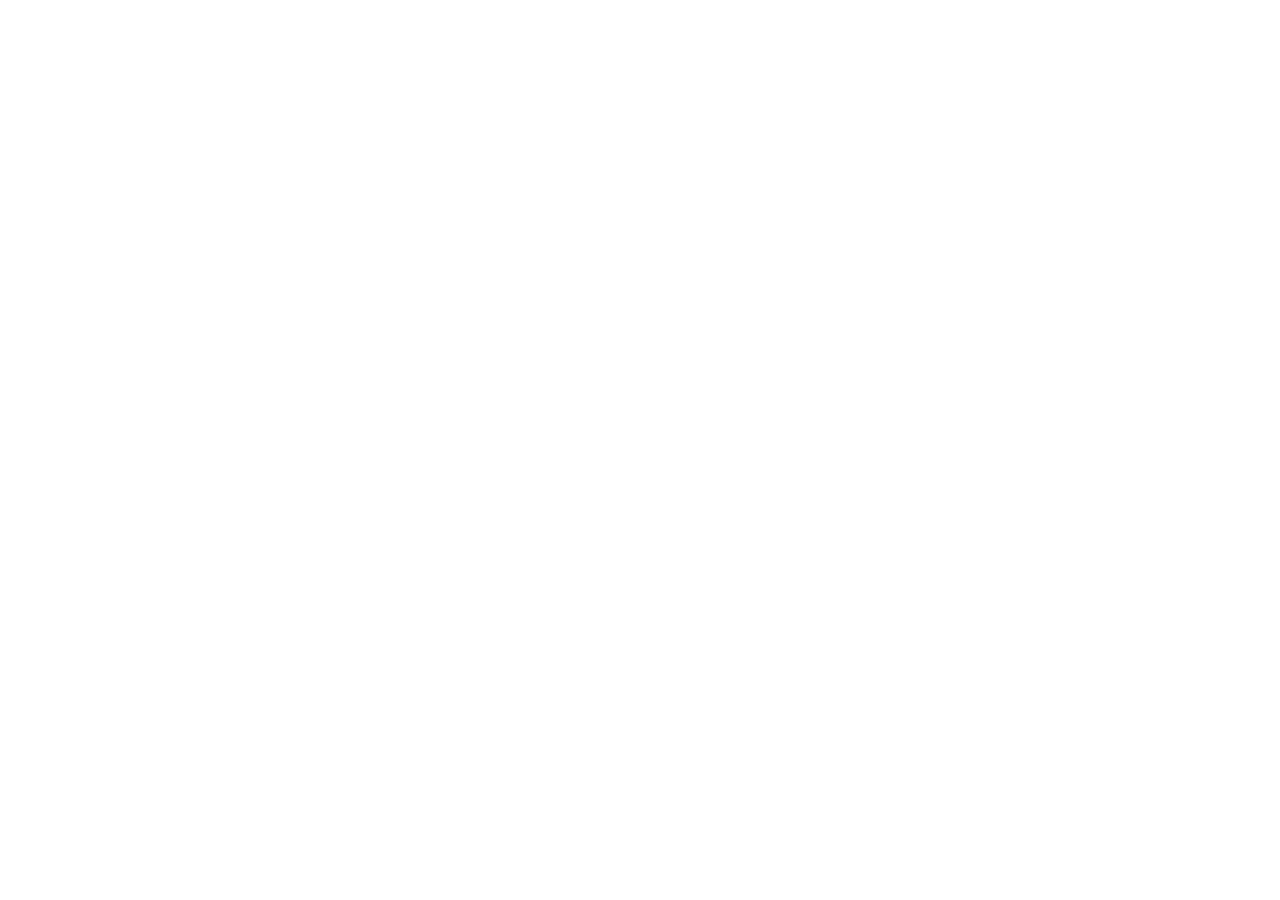
==== commit ee6a6a97: "site: instrada gli accessi alla sezione Porti di LTS" ====
--- a/salerno-v03.html
+++ b/salerno-v03.html
@@ -1,154 +1,19 @@
 <!doctype html>
 <html lang="it">
 <head>
-  <meta charset="utf-8" />
-  <meta name="viewport" content="width=device-width,initial-scale=1,viewport-fit=cover" />
-  <meta name="theme-color" content="#006f89" />
-  <meta name="description" content="Container Booking Web: verifica operativa container Napoli e Salerno. Prototipo di test non ufficiale." />
-  <meta name="referrer" content="no-referrer" />
-  <meta http-equiv="Content-Security-Policy" content="default-src 'self'; script-src 'self'; style-src 'self'; img-src 'self' data:; connect-src 'self' https://api.conateco.it https://raw.githubusercontent.com https://container-booking-backend.pasqualemilano0.workers.dev; base-uri 'none'; object-src 'none'; form-action 'self' https://tfg.bucci.it" />
-  <link rel="icon" href="favicon.svg" type="image/svg+xml" />
-  <link rel="manifest" href="manifest.webmanifest?v=20261031-v17" />
-  <link rel="stylesheet" href="styles.css?v=20261031-lts-v17" />
-  <title>Container Booking • Tema LTS</title>
-  <script type="module" src="app.js?v=20261101-v61"></script>
+<meta charset="utf-8">
+<meta name="viewport" content="width=device-width,initial-scale=1">
+<meta name="robots" content="noindex,nofollow">
+<meta http-equiv="refresh" content="0; url=https://pasqualemilano0-rgb.github.io/LTS-Registro-Viaggi/">
+<meta name="referrer" content="no-referrer">
+<title>Porti e booking | LTS Registro Viaggi</title>
+<link rel="canonical" href="https://pasqualemilano0-rgb.github.io/LTS-Registro-Viaggi/">
 </head>
 <body>
-  <div class="shell">
-    <header class="top truck-top">
-      <img class="lts-brand-logo" src="assets/lts-logo.png" alt="Logo LTS Registro Viaggi" width="116" height="46" decoding="async" />
-      <div class="app-brand-copy"><h1>Container Booking</h1><span class="eyebrow">NAVI E AVVISI</span></div>
-      <span class="pill testing">NON UFFICIALE</span>
-    </header>
-    <main>
-      <p class="driver-notice" role="note">Consulta solo a veicolo fermo. Controlla sempre il sito ufficiale prima di entrare in porto.</p>
-      <section class="panel search-panel" aria-labelledby="search-title">
-        <div class="panel-head"><h2 id="search-title">Dove devi consegnare?</h2></div>
-        <fieldset class="terminals ports"><legend class="sr-only">Seleziona porto di scarico</legend>
-          <label class="terminal-choice port-logo-choice"><input type="radio" name="port" value="napoli" checked />
-            <span class="port-choice-head"><span class="terminal-title">Napoli</span><span class="port-logo-pair" aria-hidden="true">
-              <img class="terminal-logo port-logo-cnt" src="assets/terminal-logos/conateco.png" width="250" height="71" alt="" decoding="async" />
-              <span class="terminal-logo-plate logo-plate-tfg"><img class="terminal-logo port-logo-tfg" src="assets/terminal-logos/tfg-portal.png" width="182" height="122" alt="" decoding="async" /></span>
-            </span></span>
-            <span class="terminal-sub">CO.NA.TE.CO. e TFG</span></label>
-          <label class="terminal-choice port-logo-choice"><input type="radio" name="port" value="salerno" />
-            <span class="port-choice-head"><span class="terminal-title">Salerno</span><img class="terminal-logo port-logo-sct" src="assets/terminal-logos/sct-compact.png" width="156" height="84" alt="" decoding="async" /></span>
-            <span class="terminal-sub">Salerno Container Terminal</span></label>
-        </fieldset>
-        <form id="search-form" autocomplete="off">
-          <div class="sct-picker" id="sct-picker" hidden>
-            <div class="picker-heading">
-              <span class="terminal-heading"><img class="terminal-logo terminal-heading-logo logo-sct" src="assets/terminal-logos/sct-compact.png" width="156" height="84" alt="" decoding="async" /><h3>Programma navi</h3></span>
-              <button type="button" id="reload-sct" class="text-btn" aria-label="Rileggi il programma navi pubblicato">Aggiorna navi</button>
-            </div>
-            <div id="sct-alert" class="ops-alert" role="status" aria-live="polite" data-state="loading">
-              Caricamento del programma navi…
-            </div>
-            <div class="picker-filter-grid">
-              <label class="mini-field" for="sct-filter">Cerca nave o viaggio
-                <input id="sct-filter" type="search" placeholder="Scrivi nome nave o viaggio" spellcheck="false" autocomplete="off" />
-              </label>
-              <label class="mini-field" for="sct-type">Tipo container
-                <select id="sct-type">
-                  <option value="all">Tutti i tipi</option>
-                  <option value="dry">Standard (Dry)</option>
-                  <option value="reefer">Refrigerato (Reefer)</option>
-                </select>
-              </label>
-            </div>
-            <details class="extra-filters" id="sct-extra-filters">
-              <summary>Filtri aggiuntivi</summary>
-              <label class="picker-check" for="sct-only-open">
-                <input id="sct-only-open" type="checkbox" />
-                Mostra solo navi in accettazione
-              </label>
-            </details>
-            <div class="vessel-list-heading">
-              <strong>Navi trovate</strong>
-              <span id="sct-vessel-count">—</span>
-            </div>
-            <div id="sct-vessel-list" class="vessel-list" aria-label="Seleziona una nave">
-              <p class="empty">Caricamento delle navi in corso…</p>
-            </div>
-            <button id="sct-show-more" type="button" class="show-more" hidden>Mostra altre navi</button>
-            <p id="sct-picker-status" class="picker-status" aria-live="polite"></p>
-            <p class="picker-disclaimer">Accettazione della nave, non autorizzazione del booking. Verifica sempre prima della consegna.</p>
-          </div>
-          <details id="napoli-booking-details" class="booking-collapsible">
-            <summary><span class="booking-summary-title">Verifica un booking</span><span class="booking-summary-hint">Apri i controlli dei terminal</span></summary>
-            <div id="napoli-booking-controls">
-            <label class="field-label" for="query" id="query-label">Numero booking</label>
-            <div class="query-wrap"><input id="query" name="query" type="text" maxlength="65" inputmode="text" placeholder="Es. EBKG19223970" required spellcheck="false" autocapitalize="characters" /><button class="clear-btn" type="button" id="clear-query" aria-label="Cancella ricerca">×</button></div>
-            <p class="field-help" id="query-help">Il booking viene verificato sui siti dei terminal. L'app non conferma automaticamente il luogo di scarico.</p>
-            <button class="primary" type="submit" id="search-btn">Controlla booking <span aria-hidden="true">→</span></button>
-            </div>
-          </details>
-        </form>
-      </section>
-        <section class="napoli-terminal-switch" id="napoli-terminal-switch" aria-label="Seleziona il programma navi di Napoli">
-        <div class="vessel-list-heading"><strong>Seleziona il terminal a Napoli</strong></div>
-        <div class="napoli-terminal-tabs">
-          <label class="terminal-tab"><input type="radio" name="napoli-terminal" value="cnt" checked />
-            <span class="terminal-tab-body">
-              <span class="terminal-tab-logo-frame"><img class="terminal-logo terminal-tab-logo-cnt" src="assets/terminal-logos/conateco.png" width="250" height="71" alt="" decoding="async" /></span>
-              <span class="terminal-tab-name">CO.NA.TE.CO.</span>
-            </span>
-          </label>
-          <label class="terminal-tab"><input type="radio" name="napoli-terminal" value="tfg" />
-            <span class="terminal-tab-body">
-              <span class="terminal-tab-logo-frame logo-plate-tfg"><img class="terminal-logo terminal-tab-logo-tfg" src="assets/terminal-logos/tfg-portal.png" width="182" height="122" alt="" decoding="async" /></span>
-              <span class="terminal-tab-name">TFG Flavio Gioia</span>
-            </span>
-          </label>
-        </div>
-      </section>
-      <section class="tfg-fleet" id="tfg-fleet" hidden aria-label="Elenco navi TFG Napoli">
-          <div class="picker-heading">
-            <span class="terminal-heading"><span class="terminal-logo-plate logo-plate-tfg"><img class="terminal-logo terminal-heading-logo logo-tfg" src="assets/terminal-logos/tfg-portal.png" width="182" height="122" alt="" decoding="async" /></span><h3>Navi TFG · Napoli</h3></span>
-            <button type="button" id="tfg-reload" class="text-btn">Aggiorna</button>
-          </div>
-          <div id="tfg-feed-alert" class="ops-alert" data-state="loading" role="status" aria-live="polite">Caricamento programma TFG…</div>
-          <label class="mini-field" for="tfg-ship-filter">Cerca nave o viaggio
-            <input id="tfg-ship-filter" type="search" placeholder="Nome nave o viaggio…" autocomplete="off" spellcheck="false" />
-          </label>
-          <div class="vessel-list-heading">
-            <strong>Navi trovate</strong><span id="tfg-vessel-count">—</span>
-          </div>
-          <div id="tfg-vessel-list" class="vessel-list" aria-label="Elenco navi TFG"></div>
-          <button type="button" id="tfg-show-more" class="show-more" hidden>Mostra altre navi</button>
-          <p id="tfg-feed-updated" class="picker-status"></p>
-          <a class="secondary-btn tfg-direct-link" target="_blank" rel="noopener noreferrer" href="https://tfg.bucci.it/@/TFGW_TP_ETA">Programma navi ufficiale TFG ↗</a>
-        </section>
-      <section class="tfg-fleet cnt-fleet" id="cnt-fleet" aria-label="Elenco navi CO.NA.TE.CO. Napoli">
-        <div class="picker-heading">
-          <span class="terminal-heading"><img class="terminal-logo terminal-heading-logo logo-cnt" src="assets/terminal-logos/conateco.png" width="250" height="71" alt="" decoding="async" /><h3>Navi CO.NA.TE.CO. · Napoli</h3></span>
-          <button type="button" id="cnt-reload" class="text-btn">Aggiorna</button>
-        </div>
-        <div id="cnt-feed-alert" class="ops-alert" data-state="loading" role="status" aria-live="polite">Caricamento Berth Forecast…</div>
-        <label class="mini-field" for="cnt-ship-filter">Cerca nave o viaggio
-          <input id="cnt-ship-filter" type="search" placeholder="Nave o viaggio d'imbarco…" autocomplete="off" spellcheck="false" />
-        </label>
-        <div class="vessel-list-heading">
-          <strong>Navi trovate</strong><span id="cnt-vessel-count">—</span>
-        </div>
-        <div id="cnt-vessel-list" class="vessel-list" aria-label="Elenco navi CO.NA.TE.CO."></div>
-        <button type="button" id="cnt-show-more" class="show-more" hidden>Mostra altre navi</button>
-        <p id="cnt-feed-updated" class="picker-status"></p>
-        <p class="picker-disclaimer">L'accettazione riguarda la nave. Verifica booking e luogo di scarico sul sito ufficiale.</p>
-        <a class="secondary-btn tfg-direct-link" target="_blank" rel="noopener noreferrer" href="https://www.conateco.it/berth-forecast/">Berth Forecast ufficiale ↗</a>
-      </section>
-      <section class="panel results-panel" id="results" aria-live="polite" aria-label="Risultato ricerca" hidden></section>
-      <details class="sources">
-        <summary>Fonti ufficiali e informazioni</summary>
-        <p>Questa web app non è affiliata ai terminal. I dati non equivalgono a un'autorizzazione di ingresso.</p>
-        <div class="source-grid">
-          <a target="_blank" rel="noopener noreferrer" href="https://www.conateco.it/booking-export/">CO.NA.TE.CO. <span>↗</span></a>
-          <a target="_blank" rel="noopener noreferrer" href="https://tfg.bucci.it/@/TFGW_WW_BKK">TFG <span>↗</span></a>
-          <a target="_blank" rel="noopener noreferrer" href="https://www.salernocontainerterminal.com/vessel-schedule/">SCT Salerno <span>↗</span></a>
-        </div>
-      </details>
-      <footer class="app-footer"><span>Container Booking Web · v0.17 · Nessuna autorizzazione d'ingresso viene emessa dall'app.</span><button type="button" id="refresh-app" class="app-refresh" aria-label="Svuota la cache di Container Booking e carica la versione più recente">Aggiorna app</button></footer>
-    </main>
-  </div>
+<main>
+<h1>Porti e booking è integrato in LTS Registro Viaggi</h1>
+<p>Per utilizzare la ricerca booking e consultare le navi accedi a LTS Registro Viaggi con il tuo account autorizzato, quindi apri la sezione Porti.</p>
+<p><a href="https://pasqualemilano0-rgb.github.io/LTS-Registro-Viaggi/">Apri LTS Registro Viaggi</a></p>
+</main>
 </body>
 </html>
